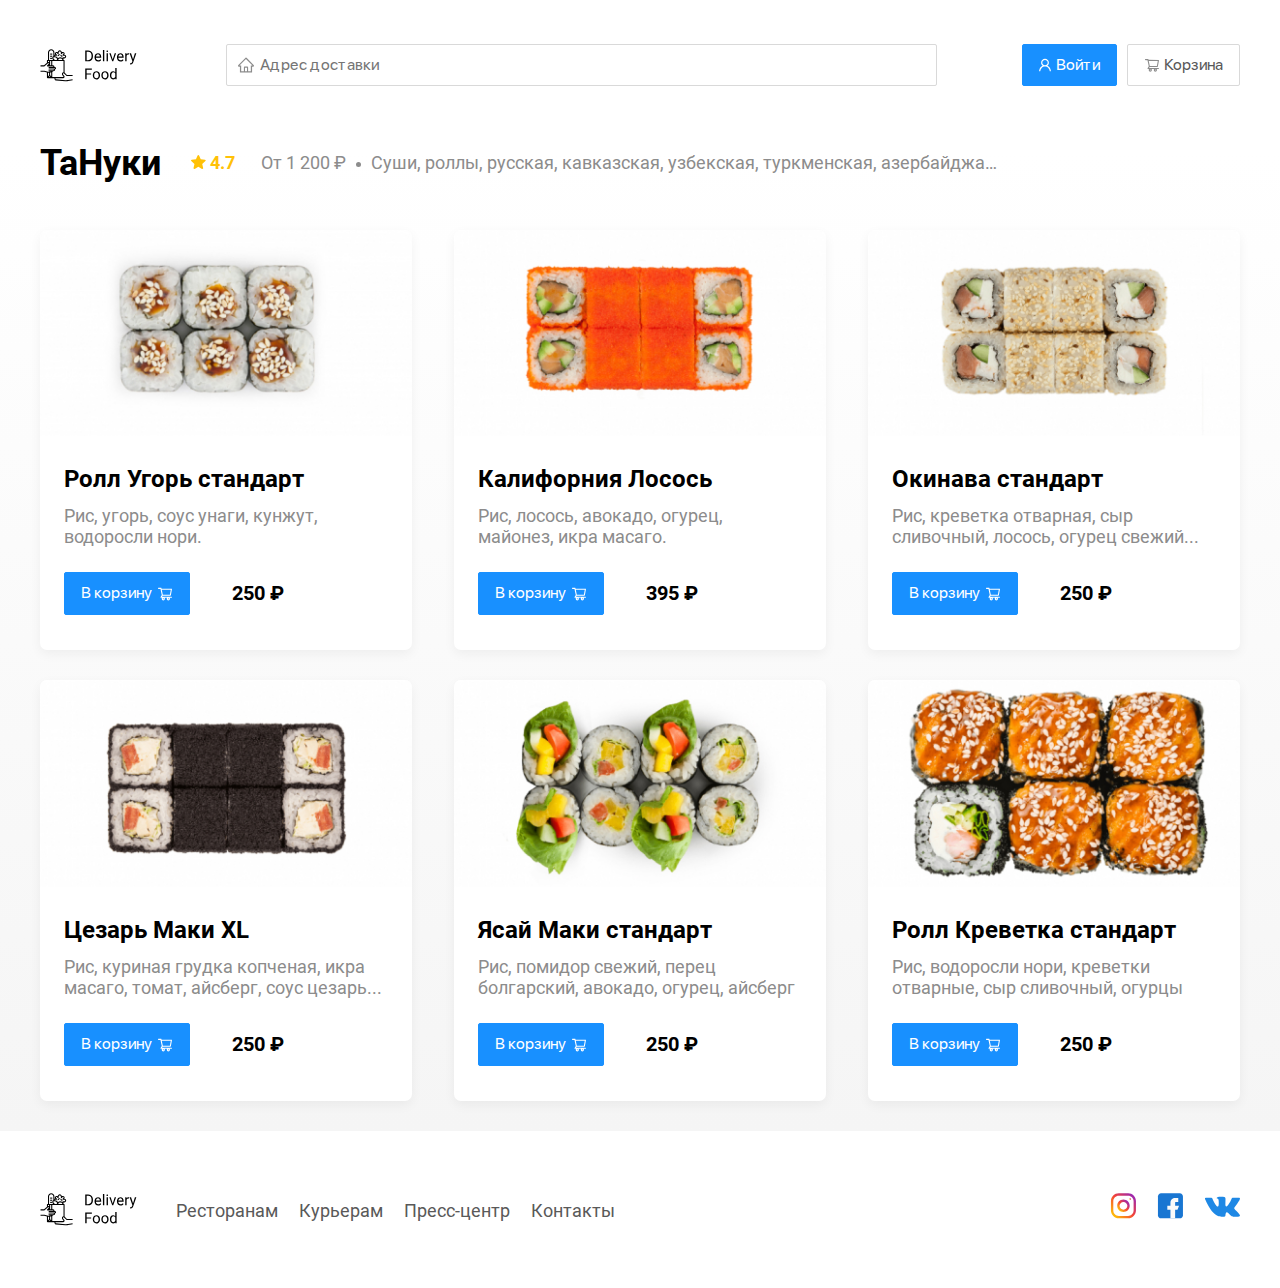
==== restaurant.html @ 04e8a9ac "Initial commit" ====
<!doctype html>
<html lang="ru">
  <head>
    <meta charset="utf-8">
    <meta name="viewport" content="width=device-width, initial-scale=1.0">
    <title>DeliveryFood - Доставка еды на дом</title>
    <!-- Стили нормализации -->
    <link rel="stylesheet" href="css/normalize.css">
    <!-- Animate.css -->
    <link rel="stylesheet" href="css/animate.css">
    <!-- Основные стили -->
    <link rel="stylesheet" href="css/style.css">
    <!-- Нестандартные шрифты -->
    <link rel="stylesheet" href="css/fonts.css">
  </head>
  <body>
    <!-- Общий контейнер -->
    <div class="container">
      <!-- Шапка сайта -->
      <header class="header">
        <!-- Логотип -->
        <a class="header__logo" href="index.html"><img src="img/logo.svg" alt="Логотип"></a>
        <!-- Адрес доставки -->
        <input class="header__input-address" type="text" placeholder="Адрес доставки">
        <!-- Кнопки -->
        <div class="buttons">
          <!-- Кнопка "Войти" -->
          <button class="button button-primary">
            <img class="button__icon" src="img/user.svg" alt="Пользователь">
            <span class="button__text">Войти</span>
          </button>
          <!-- /.button button-primary -->
          <!-- Кнопка "Корзина" -->
          <button class="button" id="cart-button">
            <img class="button__icon" src="img/shopping-cart.svg" alt="Корзина">
            <span class="button__text">Корзина</span>
          </button>
          <!-- /.button -->
        </div>
        <!-- /.buttons -->
      </header>
      <!-- /.header -->
    </div>
    <!-- /.container -->

    <!-- Блок с промо и карточками ресторанов -->
    <main class="main">
      <!-- Общий контейнер -->
      <div class="container">
        <!-- Блюда -->
        <section class="products">
          <div class="restaurant__heading">
            <h2 class="restaurant__title">
              ТаНуки
            </h2>
            <!-- /.restaurant__title -->
            <div class="restaurant__card-info restaurant__card-info_margins">
              <div class="restaurant__card-rating restaurant__card-rating_basis_auto">
                <img class="restaurant__icon" src="img/rating.svg" alt="Рейтинг">
                4.7
              </div>
              <!-- /.restaurant__card-rating restaurant__card-rating_basis_auto -->
              <div class="restaurant__card-price restaurant__card-price_size_big">От 1 200 ₽</div>
              <!-- /.restaurant__card-price restaurant__card-price_size_big -->
              <div class="restaurant__card-category restaurant__card-category_size_big restaurant__card-category_long">
                Суши, роллы, русская, кавказская, узбекская, туркменская, азербайджанская, иранская, армянская кухни
              </div>
              <!-- /.restaurant__card-category restaurant__card-category_size_big -->
            </div>
            <!-- /.product__card-info -->
          </div>
          <!-- /.restaurant__heading -->
          <div class="products__cards">
            <div class="product__card wow fadeInUp" data-wow-delay="0.2s">
              <img class="product__card-img" src="img/eel-fish.jpg" alt="Угорь">
              <div class="product__card-text">
                <div class="product__card-heading">
                  <h3 class="product__card-title">
                    Ролл Угорь стандарт
                  </h3>
                  <!-- /.product__card-title -->
                </div>
                <!-- /.product__card-heading -->
                <div class="product__card-info">
                  <div class="product__card-ingredients">
                    Рис, угорь, соус унаги, кунжут, водоросли нори.
                  </div>
                  <!-- /.product__card-ingredients -->
                </div>
                <!-- /.product__card-info -->
                <div class="product__card-buttons">
                  <button class="button button-primary">
                    <span class="button__text">В корзину</span>
                    <img class="button__icon button__icon_right" src="img/shopping-cart-white.svg" alt="Корзина">
                  </button>
                  <!-- /.button button-primary -->
                  <span class="product__card-price">250 ₽</span>
                </div>
                <!-- /.product__card-buttons -->
              </div>
              <!-- /.product__card-text -->
            </div>
            <!-- /.product__card -->

            <div class="product__card wow fadeInUp" data-wow-delay="0.4s">
              <img class="product__card-img" src="img/california.jpg" alt="Калифорния">
              <div class="product__card-text">
                <div class="product__card-heading">
                  <h3 class="product__card-title">
                    Калифорния Лосось
                  </h3>
                  <!-- /.product__card-title -->
                </div>
                <!-- /.product__card-heading -->
                <div class="product__card-info">
                  <div class="product__card-ingredients">
                    Рис, лосось, авокадо, огурец, майонез, икра масаго.
                  </div>
                  <!-- /.product__card-ingredients -->
                </div>
                <!-- /.product__card-info -->
                <div class="product__card-buttons">
                  <button class="button button-primary">
                    <span class="button__text">В корзину</span>
                    <img class="button__icon button__icon_right" src="img/shopping-cart-white.svg" alt="Корзина">
                  </button>
                  <!-- /.button button-primary -->
                  <span class="product__card-price">395 ₽</span>
                </div>
                <!-- /.product__card-buttons -->
              </div>
              <!-- /.product__card-text -->
            </div>
            <!-- /.product__card -->

            <div class="product__card wow fadeInUp" data-wow-delay="0.6s">
              <img class="product__card-img" src="img/ocinava.jpg" alt="Окинава">
              <div class="product__card-text">
                <div class="product__card-heading">
                  <h3 class="product__card-title">
                    Окинава стандарт
                  </h3>
                  <!-- /.product__card-title -->
                </div>
                <!-- /.product__card-heading -->
                <div class="product__card-info">
                  <div class="product__card-ingredients">
                    Рис, креветка отварная, сыр сливочный, лосось, огурец свежий...
                  </div>
                  <!-- /.product__card-ingredients -->
                </div>
                <!-- /.product__card-info -->
                <div class="product__card-buttons">
                  <button class="button button-primary">
                    <span class="button__text">В корзину</span>
                    <img class="button__icon button__icon_right" src="img/shopping-cart-white.svg" alt="Корзина">
                  </button>
                  <!-- /.button button-primary -->
                  <span class="product__card-price">250 ₽</span>
                </div>
                <!-- /.product__card-buttons -->
              </div>
              <!-- /.product__card-text -->
            </div>
            <!-- /.product__card -->

            <div class="product__card wow fadeInUp" data-wow-delay="0.2s">
              <img class="product__card-img" src="img/caesar.jpg" alt="Цезарь">
              <div class="product__card-text">
                <div class="product__card-heading">
                  <h3 class="product__card-title">
                    Цезарь Маки XL
                  </h3>
                  <!-- /.product__card-title -->
                </div>
                <!-- /.product__card-heading -->
                <div class="product__card-info">
                  <div class="product__card-ingredients">
                    Рис, куриная грудка копченая, икра масаго, томат, айсберг, соус цезарь...
                  </div>
                  <!-- /.product__card-ingredients -->
                </div>
                <!-- /.product__card-info -->
                <div class="product__card-buttons">
                  <button class="button button-primary">
                    <span class="button__text">В корзину</span>
                    <img class="button__icon button__icon_right" src="img/shopping-cart-white.svg" alt="Корзина">
                  </button>
                  <!-- /.button button-primary -->
                  <span class="product__card-price">250 ₽</span>
                </div>
                <!-- /.product__card-buttons -->
              </div>
              <!-- /.product__card-text -->
            </div>
            <!-- /.product__card -->

            <div class="product__card wow fadeInUp" data-wow-delay="0.4s">
              <img class="product__card-img" src="img/yasay.jpg" alt="Ясай">
              <div class="product__card-text">
                <div class="product__card-heading">
                  <h3 class="product__card-title">
                    Ясай Маки стандарт
                  </h3>
                  <!-- /.product__card-title -->
                </div>
                <!-- /.product__card-heading -->
                <div class="product__card-info">
                  <div class="product__card-ingredients">
                    Рис, помидор свежий, перец болгарский, авокадо, огурец, айсберг
                  </div>
                  <!-- /.product__card-ingredients -->
                </div>
                <!-- /.product__card-info -->
                <div class="product__card-buttons">
                  <button class="button button-primary">
                    <span class="button__text">В корзину</span>
                    <img class="button__icon button__icon_right" src="img/shopping-cart-white.svg" alt="Корзина">
                  </button>
                  <!-- /.button button-primary -->
                  <span class="product__card-price">250 ₽</span>
                </div>
                <!-- /.product__card-buttons -->
              </div>
              <!-- /.product__card-text -->
            </div>
            <!-- /.product__card -->

            <div class="product__card wow fadeInUp" data-wow-delay="0.6s">
              <img class="product__card-img" src="img/shrimp.jpg" alt="Креветка">
              <div class="product__card-text">
                <div class="product__card-heading">
                  <h3 class="product__card-title">
                    Ролл Креветка стандарт
                  </h3>
                  <!-- /.product__card-title -->
                </div>
                <!-- /.product__card-heading -->
                <div class="product__card-info">
                  <div class="product__card-ingredients">
                    Рис, водоросли нори, креветки отварные, сыр сливочный, огурцы
                  </div>
                  <!-- /.product__card-ingredients -->
                </div>
                <!-- /.product__card-info -->
                <div class="product__card-buttons">
                  <button class="button button-primary">
                    <span class="button__text">В корзину</span>
                    <img class="button__icon button__icon_right" src="img/shopping-cart-white.svg" alt="Корзина">
                  </button>
                  <!-- /.button button-primary -->
                  <span class="product__card-price">250 ₽</span>
                </div>
                <!-- /.product__card-buttons -->
              </div>
              <!-- /.product__card-text -->
            </div>
            <!-- /.product__card -->
          </div>
          <!-- /.product__cards -->
        </section>
        <!-- /.product -->
      </div>
      <!-- /.container -->
    </main>
    <!-- /.main -->

    <!-- Подвал сайта -->
    <footer class="footer">
      <!-- Контейнер -->
      <div class="container">
        <!-- Основной блок подвала сайта -->
        <div class="footer__block">
          <a class="footer__logo" href="index.html"><img src="img/logo.svg" alt="Логотип"></a>
          <nav class="footer__nav">
            <a href="#" class="footer__link">Ресторанам</a>
            <a href="#" class="footer__link">Курьерам</a>
            <a href="#" class="footer__link">Пресс-центр</a>
            <a href="#" class="footer__link">Контакты</a>
          </nav>
          <!-- /.footer__nav -->
          <div class="footer__social-links">
            <a href="#" class="footer__social-link"><img src="img/instagram.svg" alt="Instagram"></a>
            <a href="#" class="footer__social-link"><img src="img/fb.svg" alt="Facebook"></a>
            <a href="#" class="footer__social-link"><img src="img/vk.svg" alt="ВКонтакте"></a>
          </div>
          <!-- /.footer__social-links -->
        </div>
        <!-- /.footer__block -->
      </div>
      <!-- /.container -->
    </footer>
    <!-- /.footer -->

    <!-- Модальное окно -->
    <div class="modal">
      <div class="modal-dialog">
        <div class="modal__header">
          <h3 class="modal__title">
            Корзина
          </h3>
          <!-- /.modal__title -->
          <button class="modal__close">
            &times;
          </button>
          <!-- /.modal__close -->
        </div>
        <!-- /.modal__header -->
        <div class="modal__body">
          <div class="products__rows">
            <div class="product__row">
              <span class="product__row-title">Ролл угорь стандарт</span>
              <strong class="product__row-price">250 ₽</strong>
              <div class="product__row-counter-block">
                <button class="product__row-button">-</button>
                <span class="product__row-counter">1</span>
                <button class="product__row-button">+</button>
              </div>
              <!-- /.product__row-counter-block -->
            </div>
            <!-- /.product__row -->

            <div class="product__row">
              <span class="product__row-title">Ролл угорь стандарт</span>
              <strong class="product__row-price">250 ₽</strong>
              <div class="product__row-counter-block">
                <button class="product__row-button">-</button>
                <span class="product__row-counter">1</span>
                <button class="product__row-button">+</button>
              </div>
              <!-- /.product__row-counter-block -->
            </div>
            <!-- /.product__row -->

            <div class="product__row">
              <span class="product__row-title">Ролл угорь стандарт</span>
              <strong class="product__row-price">250 ₽</strong>
              <div class="product__row-counter-block">
                <button class="product__row-button">-</button>
                <span class="product__row-counter">1</span>
                <button class="product__row-button">+</button>
              </div>
              <!-- /.product__row-counter-block -->
            </div>
            <!-- /.product__row -->

            <div class="product__row">
              <span class="product__row-title">Ролл угорь стандарт</span>
              <strong class="product__row-price">250 ₽</strong>
              <div class="product__row-counter-block">
                <button class="product__row-button">-</button>
                <span class="product__row-counter">1</span>
                <button class="product__row-button">+</button>
              </div>
              <!-- /.product__row-counter-block -->
            </div>
            <!-- /.product__row -->

            <div class="product__row">
              <span class="product__row-title">Ролл угорь стандарт</span>
              <strong class="product__row-price">250 ₽</strong>
              <div class="product__row-counter-block">
                <button class="product__row-button">-</button>
                <span class="product__row-counter">1</span>
                <button class="product__row-button">+</button>
              </div>
              <!-- /.product__row-counter-block -->
            </div>
            <!-- /.product__row -->
          </div>
          <!-- /.products__rows -->
        </div>
        <!-- /.modal__body -->

        <div class="modal__footer">
          <span class="modal-footer__price-tag">1250 ₽</span>
          <div class="modal-footer__buttons">
            <button class="button button-primary">Оформить заказ</button>
            <button class="button">Отмена</button>
          </div>
          <!-- /.modal-footer__buttons -->
        </div>
        <!-- /.modal__footer -->
      </div>
      <!-- /.modal__dialog -->
    </div>
    <!-- /.modal -->

    <script src="js/wow.min.js"></script>
    <script src="js/main.js"></script>
  </body>
</html>
---- css/style.css ----
/* Фиксируем размер элементов */
* {
  box-sizing: border-box;
}

/* Тело документа */
body {
  padding-top: 44px;
  font-family: "Roboto", sans-serif;
  font-size: 24px;
  font-weight: 400;
}

/* Убираем обводку */
input, button {
  outline: none;
}

button {
  cursor: pointer;
}

/* Общий контейнер */
.container {
  max-width: 1200px;
  margin: 0 auto;
}

/* Шапка сайта */
.header {
  display: flex;
  justify-content: space-between;
  align-items: center;
}

/* Убираем лишние отступы */
.header__logo img,
.footer__logo img {
  display: block;
}

.header__input-address, .restaurants__input-search {
  padding: 8px 0 8px 33px;
  font-family: "SFProDisplay", sans-serif;
  font-size: 16px;
  line-height: 24px;
  color: #BFBFBF;
  background: #FFFFFF;
  background-repeat: no-repeat;
  background-position: left 11px center;
  border: 1px solid #D9D9D9;
  border-radius: 2px;
}

/* Адрес доставки */
.header__input-address {
  flex: 0.8;
  background-image: url("../img/home.svg");
}

/* Кнопки в шапке */
.buttons {
  display: flex;
  align-items: center;
}

/* Стандартная кнопка */
.button {
  display: flex;
  align-items: center;
  padding: 8px 16px;
  font-family: "SFProDisplay", sans-serif;
  font-size: 16px;
  line-height: 24px;
  color: #595959;
  background: #FFFFFF;
  border: 1px solid #D9D9D9;
  box-shadow: 0px 0px 2px rgba(0, 0, 0, 0.0015);
  border-radius: 2px;
}

/* Кнопка с изысками */
.button-primary {
  margin-right: 10px;
  color: #fff;
  background: #1890FF;
  border: 1px solid #1890FF;
  border-radius: 2px;
}

/* Иконка в кнопке */
.button__icon {
  margin-right: 5px;
}

.button__icon_right {
  margin-right: 0;
  margin-left: 5px;
}

/* Блок с промо и карточкам ресторанов */
.main {
  background: linear-gradient(180deg, rgba(245, 245, 245, 0) 1.04%, #F5F5F5 100%);
}

/* Промоация */
.promo {
  margin-top: 40px;
  padding: 68px 70px;
  color: #302C34;
  background: #FFF1B8 url("../img/promo-image.png") no-repeat top right -145px / 850px;
  border-radius: 10px;
}

/* Заголовок промоации */
.promo__title {
  margin: 0;
  font-size: 39px;
  font-weight: 700;
  line-height: 46px;
}

/* Подзаголовок промоакции */
.promo__subtitle {
  margin-top: 15px;
  max-width: 538px;
  line-height: 28px;
}

/* Верхняя часть блока "Рестораны" и "Продукты" */
.restaurants__heading, .restaurant__heading {
  display: flex;
  justify-content: space-between;
  align-items: center;
  margin-top: 56px;
}

.restaurants__title, .restaurant__title {
  margin: 0;
  font-size: 36px;
  font-weight: 700;
  line-height: 42px;
  color: #000000;
}

/* Поиск блюд и ресторанов */
.restaurants__input-search {
  width: 306px;
  background-image: url("../img/search.svg");
}

/* Карточки ресторанов и продуктов */
.restaurants__cards, .products__cards {
  margin-top: 46px;
  display: flex;
  flex-wrap: wrap;
  justify-content: space-between;
  align-items: flex-start;
}

/* Карточка ресторана */
.restaurant__card, .product__card {
  margin-bottom: 30px;
  flex-basis: 31%;
  color: #000;
  background: #FFFFFF;
  box-shadow: 0px 4px 12px rgba(0, 0, 0, 0.05);
  border-radius: 7px;
  text-decoration: none;
  overflow: hidden;
}

/* Изображение в карточке ресторана */
.restaurant__card-img, .product__card-img {
  width: 100%;
  height: 100%;
  object-fit: cover;
  object-position: center;
}

/* Текст в карточке ресторана */
.restaurant__card-text, .product__card-text {
  padding: 20px 24px 35px;
}

/* Заглавная часть текса картрочки ресторана */
.restaurant__card-heading, .product__card-heading {
  display: flex;
  justify-content: space-between;
  align-items: center;
  margin-bottom: 10px;
}

/* Заголовок карточки ресторана */
.restaurant__card-title, .product__card-title {
  margin: 0;
  font-size: 24px;
  font-weight: 700;
  line-height: 32px;
}

/* Тег карточки ресторана */
.restaurant__card-tag {
  padding: 1px 8px;
  font-family: "SFProDisplay", sans-serif;
  font-size: 12px;
  line-height: 20px;
  color: #FFFFFF;
  background: #262626;
  border-radius: 2px;
}

/* Информация в карточке ресторана */
.restaurant__card-info {
  display: flex;
  flex-wrap: wrap;
  align-items: center;
}

.restaurant__card-info_margins {
  margin-left: 30px;
  margin-right: auto;
}

/* Рейтинг ресторана */
.restaurant__card-rating {
  margin-right: 26px;
  font-size: 18px;
  font-weight: 700;
  line-height: 32px;
  color: #FFC107;
}

/* Общие стили цены и категории в карточке ресторана */
.restaurant__card-price, .restaurant__card-category {
  font-size: 18px;
  line-height: 32px;
  color: #8C8C8C;
}

/* Цена в карточке ресторана */
.restaurant__card-price, .restaurant__card-price {
  margin-right: 10px;
}

/* Категория ресторана */
.restaurant__card-category {
  max-width: 140px;
  text-overflow: ellipsis;
  overflow: hidden;
  white-space: nowrap;
}

.restaurant__card-category_long {
  max-width: 630px;
}

/* Псевдоэлемент "точка" после цены в карточке товара */
.restaurant__card-price::after, .restaurant__card-price::after {
  content: "";
  display: inline-block;
  vertical-align: middle;
  margin-left: 10px;
  width: 5px;
  height: 5px;
  background: #8C8C8C;
  border-radius: 50%;
}

/* Подвал сайта */
.footer {
  padding: 60px 0;
}

/* Основной блок в подвале */
.footer__block {
  display: flex;
  justify-content: space-between;
  align-items: center;
}

/* Навигационное меню */
.footer__nav {
  margin-left: 35px;
  margin-right: auto;
}

/* Ссылка в навигационном меню */
.footer__link {
  display: inline-block;
  font-size: 18px;
  line-height: 21px;
  color: #595959;
  text-decoration: none;
}

/* Отступы для всех ссылок, кроме последней */
.footer__link:not(:last-child) {
  margin-right: 15px;
}

/* Блок ссылок на соцсети */
.footer__social-links {
  display: flex;
  align-items: center;
}

/* Отступы для всех ссылок соцсетей, кроме последней */
.footer__social-link:not(:last-child) {
  margin-right: 21px;
}

.product__card-ingredients {
  font-size: 18px;
  line-height: 21px;
  color: #8C8C8C;
}

.product__card-buttons {
  display: flex;
  align-items: center;
  margin-top: 25px;
}

.product__card-price {
  margin-left: 32px;
  font-size: 20px;
  font-weight: 700;
  line-height: 32px;
}

.modal {
  position: fixed;
  top: 0;
  left: 0;
  display: none;
  width: 100%;
  height: 100%;
  background: rgba(0, 0, 0, 0.4);
}

.is-active {
  display: flex;
}

.modal-dialog {
  margin: auto;
  padding: 40px 45px;
  max-width: 780px;
  width: 95%;
  min-height: 450px;
  background: #FFFFFF;
  border-radius: 5px;
}

.modal__header {
  display: flex;
  justify-content: space-between;
  align-items: center;
  margin-bottom: 45px;
}

.modal__title {
  margin: 0;
  font-size: 36px;
  font-weight: 700;
  line-height: 42px;
}

.modal__close {
  font-size: 36px;
  background-color: transparent;
  border: none;
}

.modal__body {
  margin-bottom: 52px;
}

.product__row {
  display: flex;
  justify-content: space-between;
  align-items: center;
  margin-bottom: 15px;
  padding-bottom: 8px;
  border-bottom: 1px solid #D9D9D9;
}

.product__row-title {
  font-size: 22px;
  line-height: 32px;
}

.product__row-price {
  margin-left: auto;
  margin-right: 47px;
  font-size: 20px;
  font-weight: 700;
  line-height: 32px;
}

.product__row-counter-block {
  display: flex;
  align-items: center;
}

.product__row-button {
  display: flex;
  justify-content: center;
  align-items: center;
  width: 39px;
  height: 32px;
  font-size: 16px;
  color: #40A9FF;
  background-color: #fff;
  border: 1px solid #40A9FF;
  border-radius: 2px;
}

.product__row-counter {
  margin: 0 10px;
  font-family: "SFProDisplay", sans-serif;
  font-size: 16px;
  line-height: 24px;
}

.modal__footer {
  display: flex;
  justify-content: space-between;
  align-items: center;
}

.modal-footer__price-tag {
  padding: 15px 20px;
  font-size: 20px;
  font-weight: 700;
  line-height: 23px;
  color: #fff;
  background: #262626;
  border-radius: 5px;
}

.modal-footer__buttons {
  display: flex;
  align-items: center;
}

/* Адаптив под разные размеры экрана */
@media (max-width: 1200px) {
  .container {
    max-width: 960px;
  }

  .promo {
    background-size: 600px;
    background-position: top 50px right -145px;
  }

  .restaurant__card-rating {
    margin-right: 15px;
  }

  .restaurant__card-price, .restaurant__card-category {
    font-size: 14px;
  }

  .restaurant__card-price_size_big, .restaurant__card-category_size_big {
    font-size: 18px;
  }

  .product__card-title {
    font-size: 20px;
  }

  .product__card-ingredients {
    min-height: 65px;
  }
}

@media (max-width: 992px) {
  .container {
    max-width: 750px;
  }

  .promo {
    padding: 50px;
    background-size: 500px;
  }

  .promo__subtitle {
    font-size: 18px;
    max-width: 400px;
  }

  .restaurant__card, .product__card {
    flex-basis: 49%;
  }

  .restaurant__card-category_long {
    max-width: 400px;
  }

  .footer__link {
    font-size: 16px;
  }

  .product__card-title {
    font-size: 24px;
  }

  .product__card-ingredients {
    min-height: auto;
  }
}

@media (max-width: 768px) {
  .container {
    max-width: 560px;
  }

  .promo {
    background-size: 400px;
    background-position: bottom right -200px;
  }

  .promo__title {
    font-size: 24px;
    line-height: 1.4;
  }

  .promo__subtitle {
    margin-top: 5px;
  }

  .restaurant__card-title, .product__card-title {
    font-size: 20px;
  }

  .restaurant__card-rating {
    flex-basis: 100%;
  }

  .restaurant__card-rating_basis_auto {
    flex-basis: auto;
  }

  .restaurant__card-category {
    max-width: 130px;
  }

  .restaurant__card-category_long {
    max-width: 230px;
  }

  .product__card-title {
    font-size: 19px;
  }

  .product__card-ingredients {
    font-size: 16px;
  }
}

@media (max-width: 578px) {
  .container {
    width: 90%;
  }

  .header {
    flex-wrap: wrap;
  }

  .header__input-address {
    margin-top: 15px;
    flex-basis: 100%;
    order: 4;
  }

  .promo {
    background-image: none;
  }

  .promo__subtitle {
    margin-top: 10px;
  }

  .restaurants__title, .restaurant__title {
    font-size: 24px;
  }

  .restaurant__card, .product__card {
    flex-basis: 100%;
  }

  .restaurant__card-category_long {
    max-width: 140px;
  }

  .footer {
    padding: 30px 0;
  }

  .footer__block {
    align-items: flex-start;
  }

  .footer__nav {
    display: flex;
    flex-direction: column;
    order: 0;
    margin: 0;
  }

  .footer__logo {
    order: 1;
  }

  .footer__social-links {
    order: 2;
  }

  /* Отступы для всех ссылок, кроме последней */
  .footer__link:not(:last-child) {
    margin-right: 0;
  }
}

@media (max-width: 480px) {
  .button {
    min-height: 40px;
  }

  .button__icon {
    margin: 0;
  }

  .button__text {
    display: none;
  }

  .promo {
    padding: 20px;
  }

  .restaurants__heading, .restaurant__heading {
    flex-wrap: wrap;
    margin-top: 40px;
  }

  .restaurants__input-search {
    margin-top: 10px;
    flex-basis: 100%;
  }

  .restaurant__card-info {
    margin-left: 0;
    flex-basis: 100%;
  }

  .footer__block {
    flex-direction: column;
    align-items: center;
    flex-wrap: wrap;
  }

  .footer__logo {
    order: 0;
  }

  .footer__nav {
    margin-top: 20px;
    order: 1;
    text-align: center;
  }

  .footer__social-links {
    margin-top: 20px;
  }
}

@media (max-width: 350px) {
  .restaurant__card-rating {
    flex-basis: 100%;
  }
}
---- css/fonts.css ----
@font-face {
  font-family: "SFProDisplay";
  src: url("../fonts/SFProDisplay-Regular.ttf") format("truetype");
  font-weight: 400;
}

@font-face {
  font-family: "SFProDisplay";
  src: url("../fonts/SFProDisplay-Semibold.ttf") format("truetype");
  font-weight: 600;
}

@font-face {
  font-family: "Roboto";
  src: url("../fonts/Roboto-Regular.ttf") format("truetype");
  font-weight: 400;
}

@font-face {
  font-family: "Roboto";
  src: url("../fonts/Roboto-Bold.ttf") format("truetype");
  font-weight: 700;
}
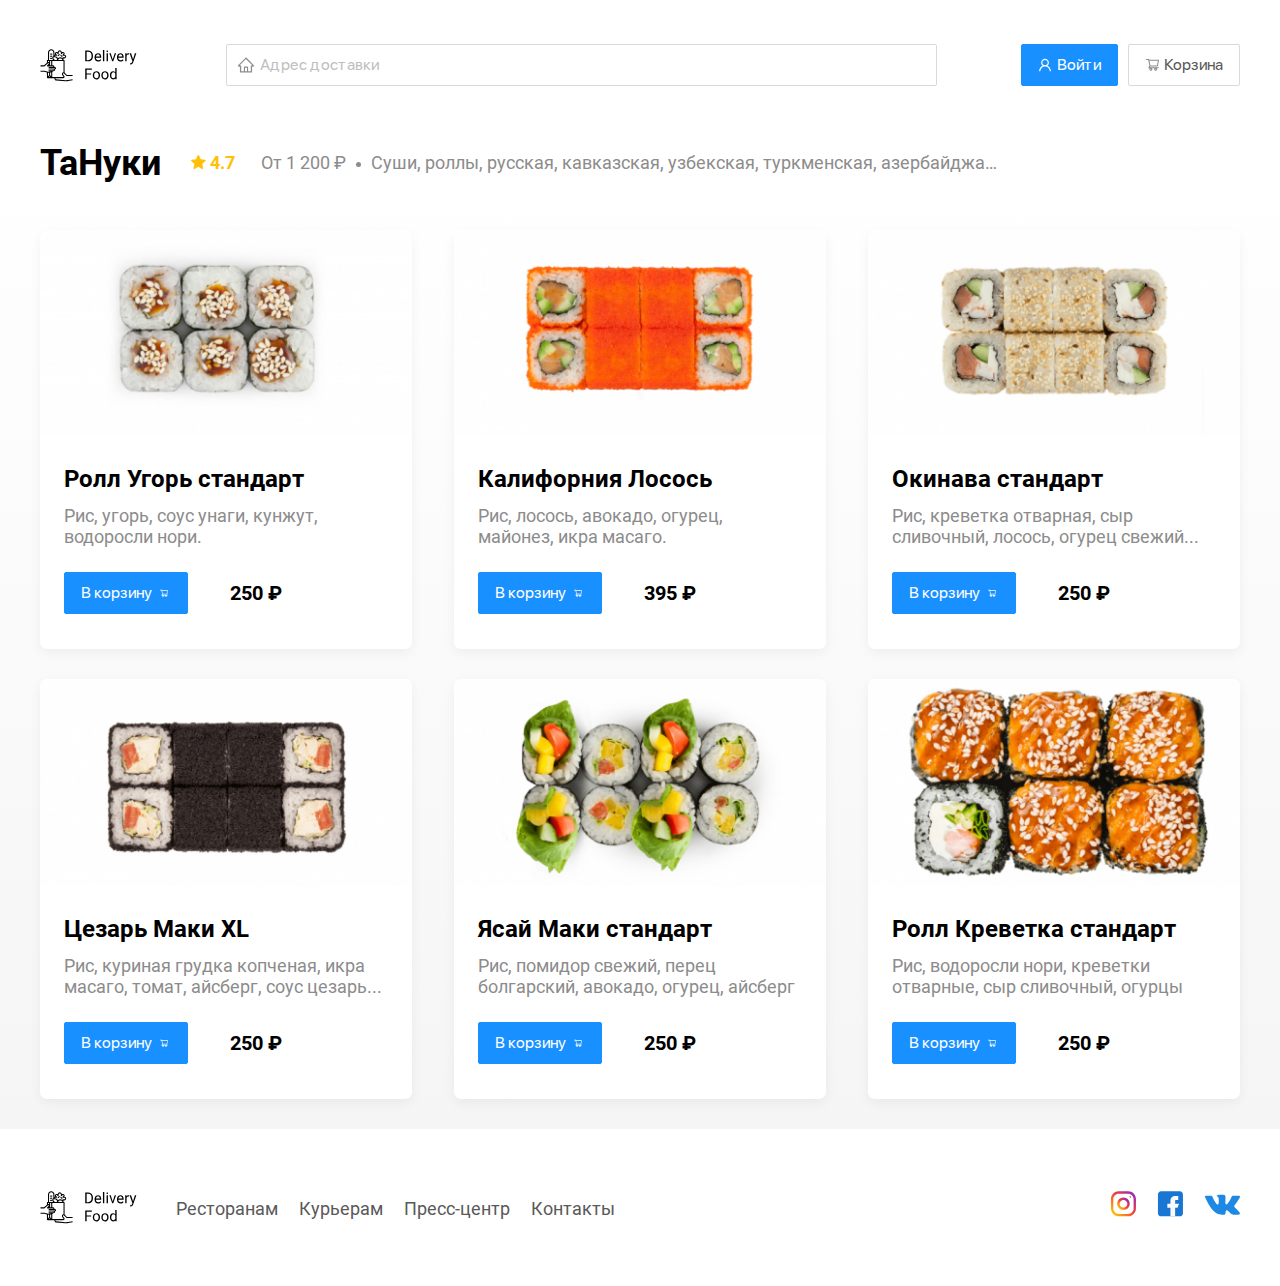
==== commit e5f382ae: "Added new functions" ====
--- a/restaurant.html
+++ b/restaurant.html
@@ -1,17 +1,17 @@
-<!doctype html>
+<!DOCTYPE html>
 <html lang="ru">
   <head>
-    <meta charset="utf-8">
-    <meta name="viewport" content="width=device-width, initial-scale=1.0">
+    <meta charset="utf-8" />
+    <meta name="viewport" content="width=device-width, initial-scale=1.0" />
     <title>DeliveryFood - Доставка еды на дом</title>
     <!-- Стили нормализации -->
-    <link rel="stylesheet" href="css/normalize.css">
+    <link rel="stylesheet" href="css/normalize.css" />
     <!-- Animate.css -->
-    <link rel="stylesheet" href="css/animate.css">
+    <link rel="stylesheet" href="css/animate.css" />
     <!-- Основные стили -->
-    <link rel="stylesheet" href="css/style.css">
+    <link rel="stylesheet" href="css/style.css" />
     <!-- Нестандартные шрифты -->
-    <link rel="stylesheet" href="css/fonts.css">
+    <link rel="stylesheet" href="css/fonts.css" />
   </head>
   <body>
     <!-- Общий контейнер -->
@@ -19,20 +19,20 @@
       <!-- Шапка сайта -->
       <header class="header">
         <!-- Логотип -->
-        <a class="header__logo" href="index.html"><img src="img/logo.svg" alt="Логотип"></a>
+        <a class="header__logo" href="index.html"><img src="img/logo.svg" alt="Логотип" /></a>
         <!-- Адрес доставки -->
-        <input class="header__input-address" type="text" placeholder="Адрес доставки">
+        <input class="header__input-address" type="text" placeholder="Адрес доставки" />
         <!-- Кнопки -->
         <div class="buttons">
           <!-- Кнопка "Войти" -->
           <button class="button button-primary">
-            <img class="button__icon" src="img/user.svg" alt="Пользователь">
+            <img class="button__icon" src="img/user.svg" alt="Пользователь" />
             <span class="button__text">Войти</span>
           </button>
           <!-- /.button button-primary -->
           <!-- Кнопка "Корзина" -->
-          <button class="button" id="cart-button">
-            <img class="button__icon" src="img/shopping-cart.svg" alt="Корзина">
+          <button class="button" id="button-cart">
+            <img class="button__icon" src="img/shopping-cart.svg" alt="Корзина" />
             <span class="button__text">Корзина</span>
           </button>
           <!-- /.button -->
@@ -47,21 +47,27 @@
     <main class="main">
       <!-- Общий контейнер -->
       <div class="container">
-        <!-- Блюда -->
+        <!-- Продукты -->
         <section class="products">
+          <!-- Верхняя часть блока продуктов -->
           <div class="restaurant__heading">
+            <!-- Заголовок ресторана -->
             <h2 class="restaurant__title">
               ТаНуки
             </h2>
             <!-- /.restaurant__title -->
+            <!-- Информация о ресторане -->
             <div class="restaurant__card-info restaurant__card-info_margins">
+              <!-- Рейтинг ресторана -->
               <div class="restaurant__card-rating restaurant__card-rating_basis_auto">
-                <img class="restaurant__icon" src="img/rating.svg" alt="Рейтинг">
+                <img class="restaurant__icon" src="img/rating.svg" alt="Рейтинг" />
                 4.7
               </div>
               <!-- /.restaurant__card-rating restaurant__card-rating_basis_auto -->
+              <!-- Начальная цена в ресторане -->
               <div class="restaurant__card-price restaurant__card-price_size_big">От 1 200 ₽</div>
               <!-- /.restaurant__card-price restaurant__card-price_size_big -->
+              <!-- Категория ресторана -->
               <div class="restaurant__card-category restaurant__card-category_size_big restaurant__card-category_long">
                 Суши, роллы, русская, кавказская, узбекская, туркменская, азербайджанская, иранская, армянская кухни
               </div>
@@ -70,30 +76,42 @@
             <!-- /.product__card-info -->
           </div>
           <!-- /.restaurant__heading -->
+
+          <!-- Карточки продуктов -->
           <div class="products__cards">
+            <!-- Карточка продукта -->
             <div class="product__card wow fadeInUp" data-wow-delay="0.2s">
-              <img class="product__card-img" src="img/eel-fish.jpg" alt="Угорь">
+              <!-- Изображение карточки -->
+              <img class="product__card-img" src="img/eel-fish.jpg" alt="Угорь" />
+              <!-- Текст карточки -->
               <div class="product__card-text">
+                <!-- Верхняя часть карточки -->
                 <div class="product__card-heading">
+                  <!-- Заголовок карточки -->
                   <h3 class="product__card-title">
                     Ролл Угорь стандарт
                   </h3>
                   <!-- /.product__card-title -->
                 </div>
                 <!-- /.product__card-heading -->
+                <!-- Информация карточки -->
                 <div class="product__card-info">
+                  <!-- Ингредиенты в карточке -->
                   <div class="product__card-ingredients">
                     Рис, угорь, соус унаги, кунжут, водоросли нори.
                   </div>
                   <!-- /.product__card-ingredients -->
                 </div>
                 <!-- /.product__card-info -->
+                <!-- Кнорпка "В корзину" и цена -->
                 <div class="product__card-buttons">
+                  <!-- Кнопка "В корзину" -->
                   <button class="button button-primary">
                     <span class="button__text">В корзину</span>
-                    <img class="button__icon button__icon_right" src="img/shopping-cart-white.svg" alt="Корзина">
+                    <img class="button__icon button__icon_right" src="img/shopping-cart-white.svg" alt="Корзина" />
                   </button>
                   <!-- /.button button-primary -->
+                  <!-- Цена в карточке -->
                   <span class="product__card-price">250 ₽</span>
                 </div>
                 <!-- /.product__card-buttons -->
@@ -102,29 +120,39 @@
             </div>
             <!-- /.product__card -->
 
+            <!-- Карточка продукта -->
             <div class="product__card wow fadeInUp" data-wow-delay="0.4s">
-              <img class="product__card-img" src="img/california.jpg" alt="Калифорния">
+              <!-- Изображение карточки -->
+              <img class="product__card-img" src="img/california.jpg" alt="Калифорния" />
+              <!-- Текст карточки -->
               <div class="product__card-text">
+                <!-- Верхняя часть карточки -->
                 <div class="product__card-heading">
+                  <!-- Заголовок карточки -->
                   <h3 class="product__card-title">
                     Калифорния Лосось
                   </h3>
                   <!-- /.product__card-title -->
                 </div>
                 <!-- /.product__card-heading -->
+                <!-- Информация карточки -->
                 <div class="product__card-info">
+                  <!-- Ингредиенты в карточке -->
                   <div class="product__card-ingredients">
                     Рис, лосось, авокадо, огурец, майонез, икра масаго.
                   </div>
                   <!-- /.product__card-ingredients -->
                 </div>
                 <!-- /.product__card-info -->
+                <!-- Кнорпка "В корзину" и цена -->
                 <div class="product__card-buttons">
+                  <!-- Кнопка "В корзину" -->
                   <button class="button button-primary">
                     <span class="button__text">В корзину</span>
-                    <img class="button__icon button__icon_right" src="img/shopping-cart-white.svg" alt="Корзина">
+                    <img class="button__icon button__icon_right" src="img/shopping-cart-white.svg" alt="Корзина" />
                   </button>
                   <!-- /.button button-primary -->
+                  <!-- Цена в карточке -->
                   <span class="product__card-price">395 ₽</span>
                 </div>
                 <!-- /.product__card-buttons -->
@@ -133,29 +161,39 @@
             </div>
             <!-- /.product__card -->
 
+            <!-- Карточка продукта -->
             <div class="product__card wow fadeInUp" data-wow-delay="0.6s">
-              <img class="product__card-img" src="img/ocinava.jpg" alt="Окинава">
+              <!-- Изображение карточки -->
+              <img class="product__card-img" src="img/ocinava.jpg" alt="Окинава" />
+              <!-- Текст карточки -->
               <div class="product__card-text">
+                <!-- Верхняя часть карточки -->
                 <div class="product__card-heading">
+                  <!-- Заголовок карточки -->
                   <h3 class="product__card-title">
                     Окинава стандарт
                   </h3>
                   <!-- /.product__card-title -->
                 </div>
                 <!-- /.product__card-heading -->
+                <!-- Информация карточки -->
                 <div class="product__card-info">
+                  <!-- Ингредиенты в карточке -->
                   <div class="product__card-ingredients">
                     Рис, креветка отварная, сыр сливочный, лосось, огурец свежий...
                   </div>
                   <!-- /.product__card-ingredients -->
                 </div>
                 <!-- /.product__card-info -->
+                <!-- Кнорпка "В корзину" и цена -->
                 <div class="product__card-buttons">
+                  <!-- Кнопка "В корзину" -->
                   <button class="button button-primary">
                     <span class="button__text">В корзину</span>
-                    <img class="button__icon button__icon_right" src="img/shopping-cart-white.svg" alt="Корзина">
+                    <img class="button__icon button__icon_right" src="img/shopping-cart-white.svg" alt="Корзина" />
                   </button>
                   <!-- /.button button-primary -->
+                  <!-- Цена в карточке -->
                   <span class="product__card-price">250 ₽</span>
                 </div>
                 <!-- /.product__card-buttons -->
@@ -164,29 +202,39 @@
             </div>
             <!-- /.product__card -->
 
+            <!-- Карточка продукта -->
             <div class="product__card wow fadeInUp" data-wow-delay="0.2s">
-              <img class="product__card-img" src="img/caesar.jpg" alt="Цезарь">
+              <!-- Изображение карточки -->
+              <img class="product__card-img" src="img/caesar.jpg" alt="Цезарь" />
+              <!-- Текст карточки -->
               <div class="product__card-text">
+                <!-- Верхняя часть карточки -->
                 <div class="product__card-heading">
+                  <!-- Заголовок карточки -->
                   <h3 class="product__card-title">
                     Цезарь Маки XL
                   </h3>
                   <!-- /.product__card-title -->
                 </div>
                 <!-- /.product__card-heading -->
+                <!-- Информация карточки -->
                 <div class="product__card-info">
+                  <!-- Ингредиенты в карточке -->
                   <div class="product__card-ingredients">
                     Рис, куриная грудка копченая, икра масаго, томат, айсберг, соус цезарь...
                   </div>
                   <!-- /.product__card-ingredients -->
                 </div>
                 <!-- /.product__card-info -->
+                <!-- Кнорпка "В корзину" и цена -->
                 <div class="product__card-buttons">
+                  <!-- Кнопка "В корзину" -->
                   <button class="button button-primary">
                     <span class="button__text">В корзину</span>
-                    <img class="button__icon button__icon_right" src="img/shopping-cart-white.svg" alt="Корзина">
+                    <img class="button__icon button__icon_right" src="img/shopping-cart-white.svg" alt="Корзина" />
                   </button>
                   <!-- /.button button-primary -->
+                  <!-- Цена в карточке -->
                   <span class="product__card-price">250 ₽</span>
                 </div>
                 <!-- /.product__card-buttons -->
@@ -195,29 +243,39 @@
             </div>
             <!-- /.product__card -->
 
+            <!-- Карточка продукта -->
             <div class="product__card wow fadeInUp" data-wow-delay="0.4s">
-              <img class="product__card-img" src="img/yasay.jpg" alt="Ясай">
+              <!-- Изображение карточки -->
+              <img class="product__card-img" src="img/yasay.jpg" alt="Ясай" />
+              <!-- Текст карточки -->
               <div class="product__card-text">
+                <!-- Верхняя часть карточки -->
                 <div class="product__card-heading">
+                  <!-- Заголовок карточки -->
                   <h3 class="product__card-title">
                     Ясай Маки стандарт
                   </h3>
                   <!-- /.product__card-title -->
                 </div>
                 <!-- /.product__card-heading -->
+                <!-- Информация карточки -->
                 <div class="product__card-info">
+                  <!-- Ингредиенты в карточке -->
                   <div class="product__card-ingredients">
                     Рис, помидор свежий, перец болгарский, авокадо, огурец, айсберг
                   </div>
                   <!-- /.product__card-ingredients -->
                 </div>
                 <!-- /.product__card-info -->
+                <!-- Кнорпка "В корзину" и цена -->
                 <div class="product__card-buttons">
+                  <!-- Кнопка "В корзину" -->
                   <button class="button button-primary">
                     <span class="button__text">В корзину</span>
-                    <img class="button__icon button__icon_right" src="img/shopping-cart-white.svg" alt="Корзина">
+                    <img class="button__icon button__icon_right" src="img/shopping-cart-white.svg" alt="Корзина" />
                   </button>
                   <!-- /.button button-primary -->
+                  <!-- Цена в карточке -->
                   <span class="product__card-price">250 ₽</span>
                 </div>
                 <!-- /.product__card-buttons -->
@@ -226,29 +284,39 @@
             </div>
             <!-- /.product__card -->
 
+            <!-- Карточка продукта -->
             <div class="product__card wow fadeInUp" data-wow-delay="0.6s">
-              <img class="product__card-img" src="img/shrimp.jpg" alt="Креветка">
+              <!-- Изображение карточки -->
+              <img class="product__card-img" src="img/shrimp.jpg" alt="Креветка" />
+              <!-- Текст карточки -->
               <div class="product__card-text">
+                <!-- Верхняя часть карточки -->
                 <div class="product__card-heading">
+                  <!-- Заголовок карточки -->
                   <h3 class="product__card-title">
                     Ролл Креветка стандарт
                   </h3>
                   <!-- /.product__card-title -->
                 </div>
                 <!-- /.product__card-heading -->
+                <!-- Информация карточки -->
                 <div class="product__card-info">
+                  <!-- Ингредиенты в карточке -->
                   <div class="product__card-ingredients">
                     Рис, водоросли нори, креветки отварные, сыр сливочный, огурцы
                   </div>
                   <!-- /.product__card-ingredients -->
                 </div>
                 <!-- /.product__card-info -->
+                <!-- Кнорпка "В корзину" и цена -->
                 <div class="product__card-buttons">
+                  <!-- Кнопка "В корзину" -->
                   <button class="button button-primary">
                     <span class="button__text">В корзину</span>
-                    <img class="button__icon button__icon_right" src="img/shopping-cart-white.svg" alt="Корзина">
+                    <img class="button__icon button__icon_right" src="img/shopping-cart-white.svg" alt="Корзина" />
                   </button>
                   <!-- /.button button-primary -->
+                  <!-- Цена в карточке -->
                   <span class="product__card-price">250 ₽</span>
                 </div>
                 <!-- /.product__card-buttons -->
@@ -259,7 +327,7 @@
           </div>
           <!-- /.product__cards -->
         </section>
-        <!-- /.product -->
+        <!-- /.products -->
       </div>
       <!-- /.container -->
     </main>
@@ -271,7 +339,9 @@
       <div class="container">
         <!-- Основной блок подвала сайта -->
         <div class="footer__block">
-          <a class="footer__logo" href="index.html"><img src="img/logo.svg" alt="Логотип"></a>
+          <!-- Логотип -->
+          <a class="footer__logo" href="index.html"><img src="img/logo.svg" alt="Логотип" /></a>
+          <!-- Навигационные ссылки -->
           <nav class="footer__nav">
             <a href="#" class="footer__link">Ресторанам</a>
             <a href="#" class="footer__link">Курьерам</a>
@@ -279,10 +349,11 @@
             <a href="#" class="footer__link">Контакты</a>
           </nav>
           <!-- /.footer__nav -->
+          <!-- Ссылки социальные сети -->
           <div class="footer__social-links">
-            <a href="#" class="footer__social-link"><img src="img/instagram.svg" alt="Instagram"></a>
-            <a href="#" class="footer__social-link"><img src="img/fb.svg" alt="Facebook"></a>
-            <a href="#" class="footer__social-link"><img src="img/vk.svg" alt="ВКонтакте"></a>
+            <a href="#" class="footer__social-link"><img src="img/instagram.svg" alt="Instagram" /></a>
+            <a href="#" class="footer__social-link"><img src="img/fb.svg" alt="Facebook" /></a>
+            <a href="#" class="footer__social-link"><img src="img/vk.svg" alt="ВКонтакте" /></a>
           </div>
           <!-- /.footer__social-links -->
         </div>
@@ -292,76 +363,117 @@
     </footer>
     <!-- /.footer -->
 
-    <!-- Модальное окно -->
+    <!-- Подложка модального окна -->
     <div class="modal">
+      <!-- Модальное окно -->
       <div class="modal-dialog">
+        <!-- Верхняя часть окна -->
         <div class="modal__header">
+          <!-- Загололвок окна -->
           <h3 class="modal__title">
             Корзина
           </h3>
           <!-- /.modal__title -->
+          <!-- Кнопка закрытия окна -->
           <button class="modal__close">
             &times;
           </button>
           <!-- /.modal__close -->
         </div>
         <!-- /.modal__header -->
+        <!-- Тело окна -->
         <div class="modal__body">
+          <!-- Строки продуктов -->
           <div class="products__rows">
+            <!-- Строка продукта -->
             <div class="product__row">
+              <!-- Заголовок продукта -->
               <span class="product__row-title">Ролл угорь стандарт</span>
+              <!-- Цена продукта -->
               <strong class="product__row-price">250 ₽</strong>
+              <!-- Блок счётчика -->
               <div class="product__row-counter-block">
+                <!-- Кнопка "-" -->
                 <button class="product__row-button">-</button>
+                <!-- Счётчик -->
                 <span class="product__row-counter">1</span>
+                <!-- Кнопка "+" -->
                 <button class="product__row-button">+</button>
               </div>
               <!-- /.product__row-counter-block -->
             </div>
             <!-- /.product__row -->
 
+            <!-- Строка продукта -->
             <div class="product__row">
+              <!-- Заголовок продукта -->
               <span class="product__row-title">Ролл угорь стандарт</span>
+              <!-- Цена продукта -->
               <strong class="product__row-price">250 ₽</strong>
+              <!-- Блок счётчика -->
               <div class="product__row-counter-block">
+                <!-- Кнопка "-" -->
                 <button class="product__row-button">-</button>
+                <!-- Счётчик -->
                 <span class="product__row-counter">1</span>
+                <!-- Кнопка "+" -->
                 <button class="product__row-button">+</button>
               </div>
               <!-- /.product__row-counter-block -->
             </div>
             <!-- /.product__row -->
 
+            <!-- Строка продукта -->
             <div class="product__row">
+              <!-- Заголовок продукта -->
               <span class="product__row-title">Ролл угорь стандарт</span>
+              <!-- Цена продукта -->
               <strong class="product__row-price">250 ₽</strong>
+              <!-- Блок счётчика -->
               <div class="product__row-counter-block">
+                <!-- Кнопка "-" -->
                 <button class="product__row-button">-</button>
+                <!-- Счётчик -->
                 <span class="product__row-counter">1</span>
+                <!-- Кнопка "+" -->
                 <button class="product__row-button">+</button>
               </div>
               <!-- /.product__row-counter-block -->
             </div>
             <!-- /.product__row -->
 
+            <!-- Строка продукта -->
             <div class="product__row">
+              <!-- Заголовок продукта -->
               <span class="product__row-title">Ролл угорь стандарт</span>
+              <!-- Цена продукта -->
               <strong class="product__row-price">250 ₽</strong>
+              <!-- Блок счётчика -->
               <div class="product__row-counter-block">
+                <!-- Кнопка "-" -->
                 <button class="product__row-button">-</button>
+                <!-- Счётчик -->
                 <span class="product__row-counter">1</span>
+                <!-- Кнопка "+" -->
                 <button class="product__row-button">+</button>
               </div>
               <!-- /.product__row-counter-block -->
             </div>
             <!-- /.product__row -->
 
+            <!-- Строка продукта -->
             <div class="product__row">
+              <!-- Заголовок продукта -->
               <span class="product__row-title">Ролл угорь стандарт</span>
+              <!-- Цена продукта -->
               <strong class="product__row-price">250 ₽</strong>
+              <!-- Блок счётчика -->
               <div class="product__row-counter-block">
+                <!-- Кнопка "-" -->
                 <button class="product__row-button">-</button>
+                <!-- Счётчик -->
                 <span class="product__row-counter">1</span>
+                <!-- Кнопка "+" -->
                 <button class="product__row-button">+</button>
               </div>
               <!-- /.product__row-counter-block -->
@@ -372,11 +484,16 @@
         </div>
         <!-- /.modal__body -->
 
+        <!-- Нижняя часть окна -->
         <div class="modal__footer">
+          <!-- Сумма заказа -->
           <span class="modal-footer__price-tag">1250 ₽</span>
+          <!-- Кнопки нижней части окна -->
           <div class="modal-footer__buttons">
+            <!-- Кнопка "Оформить заказ" -->
             <button class="button button-primary">Оформить заказ</button>
-            <button class="button">Отмена</button>
+            <!-- Кнопка "Отмена" -->
+            <button class="button" id="button-cancel">Отмена</button>
           </div>
           <!-- /.modal-footer__buttons -->
         </div>
@@ -386,7 +503,9 @@
     </div>
     <!-- /.modal -->
 
+    <!-- Скрип WOW.js -->
     <script src="js/wow.min.js"></script>
+    <!-- Основной скрипт -->
     <script src="js/main.js"></script>
   </body>
-</html>+</html>
--- a/css/style.css
+++ b/css/style.css
@@ -6,16 +6,18 @@
 /* Тело документа */
 body {
   padding-top: 44px;
-  font-family: "Roboto", sans-serif;
+  font-family: 'Roboto', sans-serif;
   font-size: 24px;
   font-weight: 400;
 }
 
 /* Убираем обводку */
-input, button {
+input,
+button {
   outline: none;
 }
 
+/* Смена указателя при наведении на кнопку */
 button {
   cursor: pointer;
 }
@@ -39,26 +41,33 @@
   display: block;
 }
 
-.header__input-address, .restaurants__input-search {
+/* Поля ввода адреса и поиска по ресторанам */
+.header__input-address,
+.restaurants__input-search {
   padding: 8px 0 8px 33px;
-  font-family: "SFProDisplay", sans-serif;
+  font-family: 'SFProDisplay', sans-serif;
   font-size: 16px;
   line-height: 24px;
-  color: #BFBFBF;
-  background: #FFFFFF;
+  background: #ffffff;
   background-repeat: no-repeat;
   background-position: left 11px center;
-  border: 1px solid #D9D9D9;
+  border: 1px solid #d9d9d9;
   border-radius: 2px;
+}
+
+/* Стили для placeholder полей ввода адреса и поска по ресторанам */
+.header__input-address::placeholder,
+.restaurants__input-search::placeholder {
+  color: #bfbfbf;
 }
 
 /* Адрес доставки */
 .header__input-address {
   flex: 0.8;
-  background-image: url("../img/home.svg");
-}
-
-/* Кнопки в шапке */
+  background-image: url('../img/home.svg');
+}
+
+/* Кнопки в шапке и модальном окне "Корзина" */
 .buttons {
   display: flex;
   align-items: center;
@@ -69,12 +78,12 @@
   display: flex;
   align-items: center;
   padding: 8px 16px;
-  font-family: "SFProDisplay", sans-serif;
+  font-family: 'SFProDisplay', sans-serif;
   font-size: 16px;
   line-height: 24px;
   color: #595959;
-  background: #FFFFFF;
-  border: 1px solid #D9D9D9;
+  background: #ffffff;
+  border: 1px solid #d9d9d9;
   box-shadow: 0px 0px 2px rgba(0, 0, 0, 0.0015);
   border-radius: 2px;
 }
@@ -83,16 +92,19 @@
 .button-primary {
   margin-right: 10px;
   color: #fff;
-  background: #1890FF;
-  border: 1px solid #1890FF;
+  background: #1890ff;
+  border: 1px solid #1890ff;
   border-radius: 2px;
 }
 
 /* Иконка в кнопке */
 .button__icon {
   margin-right: 5px;
-}
-
+  width: 14px;
+  height: 14px;
+}
+
+/* Иконка справа */
 .button__icon_right {
   margin-right: 0;
   margin-left: 5px;
@@ -100,15 +112,15 @@
 
 /* Блок с промо и карточкам ресторанов */
 .main {
-  background: linear-gradient(180deg, rgba(245, 245, 245, 0) 1.04%, #F5F5F5 100%);
+  background: linear-gradient(180deg, rgba(245, 245, 245, 0) 1.04%, #f5f5f5 100%);
 }
 
 /* Промоация */
 .promo {
   margin-top: 40px;
   padding: 68px 70px;
-  color: #302C34;
-  background: #FFF1B8 url("../img/promo-image.png") no-repeat top right -145px / 850px;
+  color: #302c34;
+  background: #fff1b8 url('../img/promo-image.png') no-repeat top right -145px / 850px;
   border-radius: 10px;
 }
 
@@ -128,14 +140,17 @@
 }
 
 /* Верхняя часть блока "Рестораны" и "Продукты" */
-.restaurants__heading, .restaurant__heading {
+.restaurants__heading,
+.restaurant__heading {
   display: flex;
   justify-content: space-between;
   align-items: center;
   margin-top: 56px;
 }
 
-.restaurants__title, .restaurant__title {
+/* Заголовок ресторанов и ресторана */
+.restaurants__title,
+.restaurant__title {
   margin: 0;
   font-size: 36px;
   font-weight: 700;
@@ -146,11 +161,12 @@
 /* Поиск блюд и ресторанов */
 .restaurants__input-search {
   width: 306px;
-  background-image: url("../img/search.svg");
+  background-image: url('../img/search.svg');
 }
 
 /* Карточки ресторанов и продуктов */
-.restaurants__cards, .products__cards {
+.restaurants__cards,
+.products__cards {
   margin-top: 46px;
   display: flex;
   flex-wrap: wrap;
@@ -159,11 +175,12 @@
 }
 
 /* Карточка ресторана */
-.restaurant__card, .product__card {
+.restaurant__card,
+.product__card {
   margin-bottom: 30px;
   flex-basis: 31%;
   color: #000;
-  background: #FFFFFF;
+  background: #ffffff;
   box-shadow: 0px 4px 12px rgba(0, 0, 0, 0.05);
   border-radius: 7px;
   text-decoration: none;
@@ -171,7 +188,8 @@
 }
 
 /* Изображение в карточке ресторана */
-.restaurant__card-img, .product__card-img {
+.restaurant__card-img,
+.product__card-img {
   width: 100%;
   height: 100%;
   object-fit: cover;
@@ -179,12 +197,14 @@
 }
 
 /* Текст в карточке ресторана */
-.restaurant__card-text, .product__card-text {
+.restaurant__card-text,
+.product__card-text {
   padding: 20px 24px 35px;
 }
 
 /* Заглавная часть текса картрочки ресторана */
-.restaurant__card-heading, .product__card-heading {
+.restaurant__card-heading,
+.product__card-heading {
   display: flex;
   justify-content: space-between;
   align-items: center;
@@ -192,7 +212,8 @@
 }
 
 /* Заголовок карточки ресторана */
-.restaurant__card-title, .product__card-title {
+.restaurant__card-title,
+.product__card-title {
   margin: 0;
   font-size: 24px;
   font-weight: 700;
@@ -202,10 +223,10 @@
 /* Тег карточки ресторана */
 .restaurant__card-tag {
   padding: 1px 8px;
-  font-family: "SFProDisplay", sans-serif;
+  font-family: 'SFProDisplay', sans-serif;
   font-size: 12px;
   line-height: 20px;
-  color: #FFFFFF;
+  color: #ffffff;
   background: #262626;
   border-radius: 2px;
 }
@@ -217,6 +238,7 @@
   align-items: center;
 }
 
+/* Информация о ресторане с отступами */
 .restaurant__card-info_margins {
   margin-left: 30px;
   margin-right: auto;
@@ -228,18 +250,19 @@
   font-size: 18px;
   font-weight: 700;
   line-height: 32px;
-  color: #FFC107;
+  color: #ffc107;
 }
 
 /* Общие стили цены и категории в карточке ресторана */
-.restaurant__card-price, .restaurant__card-category {
+.restaurant__card-price,
+.restaurant__card-category {
   font-size: 18px;
   line-height: 32px;
-  color: #8C8C8C;
+  color: #8c8c8c;
 }
 
 /* Цена в карточке ресторана */
-.restaurant__card-price, .restaurant__card-price {
+.restaurant__card-price {
   margin-right: 10px;
 }
 
@@ -251,19 +274,21 @@
   white-space: nowrap;
 }
 
+/* Удлинённная версия категории ресторана */
 .restaurant__card-category_long {
   max-width: 630px;
 }
 
 /* Псевдоэлемент "точка" после цены в карточке товара */
-.restaurant__card-price::after, .restaurant__card-price::after {
-  content: "";
+.restaurant__card-price::after,
+.restaurant__card-price::after {
+  content: '';
   display: inline-block;
   vertical-align: middle;
   margin-left: 10px;
   width: 5px;
   height: 5px;
-  background: #8C8C8C;
+  background: #8c8c8c;
   border-radius: 50%;
 }
 
@@ -310,18 +335,21 @@
   margin-right: 21px;
 }
 
+/* Ингредиенты в карточке продукта */
 .product__card-ingredients {
   font-size: 18px;
   line-height: 21px;
-  color: #8C8C8C;
-}
-
+  color: #8c8c8c;
+}
+
+/* Кнопки в карточке продукта */
 .product__card-buttons {
   display: flex;
   align-items: center;
   margin-top: 25px;
 }
 
+/* Цена в карточке продукта */
 .product__card-price {
   margin-left: 32px;
   font-size: 20px;
@@ -329,6 +357,7 @@
   line-height: 32px;
 }
 
+/* Подложка модального окна */
 .modal {
   position: fixed;
   top: 0;
@@ -339,20 +368,23 @@
   background: rgba(0, 0, 0, 0.4);
 }
 
+/* Активное состояние модального окна */
 .is-active {
   display: flex;
 }
 
+/* Модальное окно */
 .modal-dialog {
   margin: auto;
   padding: 40px 45px;
   max-width: 780px;
   width: 95%;
-  min-height: 450px;
-  background: #FFFFFF;
+  min-height: 350px;
+  background: #ffffff;
   border-radius: 5px;
 }
 
+/* Верхняя часть модального окна */
 .modal__header {
   display: flex;
   justify-content: space-between;
@@ -360,6 +392,7 @@
   margin-bottom: 45px;
 }
 
+/* Заголовок модального окна */
 .modal__title {
   margin: 0;
   font-size: 36px;
@@ -367,30 +400,35 @@
   line-height: 42px;
 }
 
+/* Кнопка закрытия "Х" модального окна */
 .modal__close {
   font-size: 36px;
   background-color: transparent;
   border: none;
 }
 
+/* Тело модального окна */
 .modal__body {
   margin-bottom: 52px;
 }
 
+/* Строка продукта */
 .product__row {
   display: flex;
   justify-content: space-between;
   align-items: center;
   margin-bottom: 15px;
   padding-bottom: 8px;
-  border-bottom: 1px solid #D9D9D9;
-}
-
+  border-bottom: 1px solid #d9d9d9;
+}
+
+/* Заголовок строки продукта */
 .product__row-title {
   font-size: 22px;
   line-height: 32px;
 }
 
+/* Цена в строке продукта */
 .product__row-price {
   margin-left: auto;
   margin-right: 47px;
@@ -399,11 +437,13 @@
   line-height: 32px;
 }
 
+/* Блок счётчика в строке продукта */
 .product__row-counter-block {
   display: flex;
   align-items: center;
 }
 
+/* Кнопка в строке продукта */
 .product__row-button {
   display: flex;
   justify-content: center;
@@ -411,25 +451,28 @@
   width: 39px;
   height: 32px;
   font-size: 16px;
-  color: #40A9FF;
+  color: #40a9ff;
   background-color: #fff;
-  border: 1px solid #40A9FF;
+  border: 1px solid #40a9ff;
   border-radius: 2px;
 }
 
+/* Счётчик в строке продукта */
 .product__row-counter {
   margin: 0 10px;
-  font-family: "SFProDisplay", sans-serif;
+  font-family: 'SFProDisplay', sans-serif;
   font-size: 16px;
   line-height: 24px;
 }
 
+/* Нижняя часть модального окна */
 .modal__footer {
   display: flex;
   justify-content: space-between;
   align-items: center;
 }
 
+/* Сумма заказа в модальном окне */
 .modal-footer__price-tag {
   padding: 15px 20px;
   font-size: 20px;
@@ -440,170 +483,292 @@
   border-radius: 5px;
 }
 
+/* Нижние кнопки модального окна */
 .modal-footer__buttons {
   display: flex;
   align-items: center;
 }
 
+/* Стили модального окна авторизации */
+.modal-dialog-auth {
+  max-width: 500px;
+  min-height: 300px;
+}
+
+/* Кнопка закрытия "Х" модального окна */
+.modal-auth__close {
+  font-size: 36px;
+  background-color: transparent;
+  border: none;
+}
+
+.form__body {
+  margin: 0;
+  margin-bottom: 52px;
+  padding: 0;
+  font-size: 22px;
+  border: 0;
+}
+
+.label-auth {
+  display: block;
+  margin: 20px 0;
+}
+
+.label-auth span {
+  display: inline-block;
+  margin-bottom: 5px;
+  min-width: 90px;
+}
+
+.label-auth input {
+  padding: 0 5px;
+  width: 100%;
+  height: 42px;
+  font-size: 20px;
+  line-height: 42px;
+}
+
+/* Нижняя часть модального окна */
+.modal__footer-auth {
+  justify-content: flex-end;
+}
+
+.button-cart {
+  display: none;
+}
+
+.user-name {
+  display: none;
+  margin-right: 20px;
+  font-weight: bold;
+  font-size: 18px;
+  color: #000;
+}
+
+.button-out {
+  display: none;
+}
+
+.hide {
+  display: none;
+}
+
 /* Адаптив под разные размеры экрана */
+/* Адаптив под экраны шириной <= 1200px */
 @media (max-width: 1200px) {
   .container {
     max-width: 960px;
   }
 
+  /* Промоакция */
   .promo {
     background-size: 600px;
     background-position: top 50px right -145px;
   }
 
+  /* Рейтинг ресторана */
   .restaurant__card-rating {
     margin-right: 15px;
   }
 
-  .restaurant__card-price, .restaurant__card-category {
+  /* Общие стили цены и категории в карточке ресторана */
+  .restaurant__card-price,
+  .restaurant__card-category {
     font-size: 14px;
   }
 
-  .restaurant__card-price_size_big, .restaurant__card-category_size_big {
+  /* Увеличенные цены и категории в карточке ресторана */
+  .restaurant__card-price_size_big,
+  .restaurant__card-category_size_big {
     font-size: 18px;
   }
 
+  /* Заголовок карточки продукта */
   .product__card-title {
     font-size: 20px;
   }
 
+  /* Ингедиенты в карточке продукта */
   .product__card-ingredients {
     min-height: 65px;
   }
 }
 
+/* Адаптив под экраны шириной <= 992px */
 @media (max-width: 992px) {
+  /* Общий контейнер */
   .container {
     max-width: 750px;
   }
 
+  /* Промоакция */
   .promo {
     padding: 50px;
     background-size: 500px;
   }
 
+  /* Подзаголовок промоакции */
   .promo__subtitle {
     font-size: 18px;
     max-width: 400px;
   }
 
-  .restaurant__card, .product__card {
+  /* Стили карточки ресторана и продукта */
+  .restaurant__card,
+  .product__card {
     flex-basis: 49%;
   }
 
+  /* Удлинённая категория ресторана */
   .restaurant__card-category_long {
     max-width: 400px;
   }
 
+  /* Сслыка в нижней части сайта */
   .footer__link {
     font-size: 16px;
   }
 
+  /* Заголовок карточки продукта */
   .product__card-title {
     font-size: 24px;
   }
 
+  /* Ингедиенты в карточке продукта */
   .product__card-ingredients {
     min-height: auto;
   }
 }
 
+/* Адаптив под экраны шириной <= 768px */
 @media (max-width: 768px) {
+  /* Общий контейнер */
   .container {
     max-width: 560px;
   }
 
+  /* Промоакция */
   .promo {
     background-size: 400px;
     background-position: bottom right -200px;
   }
 
+  /* Заголовок промоакции */
   .promo__title {
     font-size: 24px;
     line-height: 1.4;
   }
 
+  /* Подзаголовок промоакции */
   .promo__subtitle {
     margin-top: 5px;
   }
 
-  .restaurant__card-title, .product__card-title {
+  /* Стили карточки ресторана и продукта */
+  .restaurant__card-title,
+  .product__card-title {
     font-size: 20px;
   }
 
+  /* Рейтинг ресторана */
   .restaurant__card-rating {
     flex-basis: 100%;
   }
 
+  /* Рейтинг ресторана произвольной шириной */
   .restaurant__card-rating_basis_auto {
     flex-basis: auto;
   }
 
+  /* Категория ресторана */
   .restaurant__card-category {
     max-width: 130px;
   }
 
+  /* Удлинённая категория ресторана */
   .restaurant__card-category_long {
     max-width: 230px;
   }
 
+  /* Заголовок карточки продутка */
   .product__card-title {
     font-size: 19px;
   }
 
+  /* Ингредиенты в карточке продукта */
   .product__card-ingredients {
     font-size: 16px;
   }
-}
-
+
+  /* Заголовок строки продукта */
+  .product__row-title {
+    font-size: 20px;
+  }
+
+  /* Цена в строке продукта */
+  .product__row-price {
+    font-size: 18px;
+  }
+}
+
+/* Адаптив под экраны шириной <= 578px */
 @media (max-width: 578px) {
+  /* Общий контейнер */
   .container {
     width: 90%;
   }
 
+  /* Шапка сайта */
   .header {
     flex-wrap: wrap;
   }
 
+  /* Полее ввода адреса */
   .header__input-address {
     margin-top: 15px;
     flex-basis: 100%;
     order: 4;
   }
 
+  /* Промоакция */
   .promo {
     background-image: none;
   }
 
+  /* Подзаголовок промоакции */
   .promo__subtitle {
     margin-top: 10px;
   }
 
-  .restaurants__title, .restaurant__title {
+  /* Заголовок ресторанов и ресторана */
+  .restaurants__title,
+  .restaurant__title {
     font-size: 24px;
   }
 
-  .restaurant__card, .product__card {
+  /* Карточка ресторана и продукта */
+  .restaurant__card,
+  .product__card {
     flex-basis: 100%;
   }
 
+  /* Удлинённая категория краточки ресторана */
   .restaurant__card-category_long {
     max-width: 140px;
   }
 
+  /* Подвал сайта */
   .footer {
     padding: 30px 0;
   }
 
+  /* Блок в подвале сайта */
   .footer__block {
     align-items: flex-start;
   }
 
+  /* Навигация в подвале сайта */
   .footer__nav {
     display: flex;
     flex-direction: column;
@@ -611,10 +776,12 @@
     margin: 0;
   }
 
+  /* Логотип в подавле */
   .footer__logo {
     order: 1;
   }
 
+  /* Ссылки на социальные сети в подвале */
   .footer__social-links {
     order: 2;
   }
@@ -623,63 +790,175 @@
   .footer__link:not(:last-child) {
     margin-right: 0;
   }
-}
-
+
+  /* Модальное окно */
+  .modal-dialog {
+    padding: 15px 20px;
+    max-height: 90%;
+    overflow-y: scroll;
+  }
+
+  /* Заголовок модального окна */
+  .modal__title {
+    font-size: 30px;
+  }
+
+  /* Заголовок строки продукта */
+  .product__row-title {
+    font-size: 18px;
+  }
+
+  /* Цена в строке продукта */
+  .product__row-price {
+    margin: 0;
+    font-size: 16px;
+  }
+
+  /* Кнопка в строке продукта */
+  .product__row-button {
+    width: 34px;
+    height: 28px;
+  }
+}
+
+/* Адаптив под экраны шириной <= 480px */
 @media (max-width: 480px) {
+  /* Кнопка */
   .button {
     min-height: 40px;
   }
 
+  /* Иконка кнопки */
   .button__icon {
     margin: 0;
   }
 
+  /* Текст кнопки */
   .button__text {
     display: none;
   }
 
+  /* Промоакция */
   .promo {
     padding: 20px;
   }
 
-  .restaurants__heading, .restaurant__heading {
+  /* Верхняя часть ресторанов и ресторана */
+  .restaurants__heading,
+  .restaurant__heading {
     flex-wrap: wrap;
     margin-top: 40px;
   }
 
+  /* Поиск ресторанов */
   .restaurants__input-search {
     margin-top: 10px;
     flex-basis: 100%;
   }
 
+  /* Информация карточки ресторана */
   .restaurant__card-info {
     margin-left: 0;
     flex-basis: 100%;
   }
 
+  /* Блок подвала сайта */
   .footer__block {
     flex-direction: column;
     align-items: center;
     flex-wrap: wrap;
   }
 
+  /* Логотип в подвале сайта */
   .footer__logo {
     order: 0;
   }
 
+  /* Навигация в подвале сайта */
   .footer__nav {
     margin-top: 20px;
     order: 1;
     text-align: center;
   }
 
+  /* Ссылки на социальные сети в подвале сайта */
   .footer__social-links {
     margin-top: 20px;
   }
-}
-
+
+  /* Заголовок строки продукта */
+  .product__row-title {
+    font-size: 16px;
+  }
+
+  /* Цена в строке продукта */
+  .product__row-price {
+    margin: 0;
+    font-size: 14px;
+  }
+
+  /* Кнопка в строке продукта */
+  .product__row-button {
+    width: 30px;
+    height: 25px;
+  }
+
+  /* Счётчик в строке продукта */
+  .product__row-counter {
+    font-size: 14px;
+  }
+
+  /* Кнопка */
+  .button {
+    font-size: 12px;
+  }
+
+  /* Сумма заказа в модальном окне */
+  .modal-footer__price-tag {
+    font-size: 14px;
+  }
+}
+
+/* Адаптив под экраны шириной <= 420px */
+@media (max-width: 420px) {
+  /* Тело модального окна */
+  .modal__body {
+    margin-bottom: 40px;
+  }
+
+  /* Строка продукта */
+  .product__row {
+    flex-wrap: wrap;
+  }
+
+  /* Заголовок продукта */
+  .product__row-title {
+    flex-basis: 100%;
+  }
+
+  /* Подвал модального окна */
+  .modal__footer {
+    flex-wrap: wrap;
+  }
+
+  /* Сумма заказа в подвале модального окна */
+  .modal-footer__price-tag {
+    margin-left: auto;
+    margin-bottom: 20px;
+    padding: 10px 20px;
+  }
+
+  /* Кнопки подвала модального окна */
+  .modal-footer__buttons {
+    flex-basis: 100%;
+    justify-content: flex-end;
+  }
+}
+
+/* Адаптив под экраны шириной <= 350px */
 @media (max-width: 350px) {
+  /* Рейтинг ресторана */
   .restaurant__card-rating {
     flex-basis: 100%;
   }
-}+}
--- a/css/fonts.css
+++ b/css/fonts.css
@@ -1,21 +1,18 @@
+/* Подключение шрифта "SFProDisplay" */
 @font-face {
   font-family: "SFProDisplay";
   src: url("../fonts/SFProDisplay-Regular.ttf") format("truetype");
   font-weight: 400;
 }
 
-@font-face {
-  font-family: "SFProDisplay";
-  src: url("../fonts/SFProDisplay-Semibold.ttf") format("truetype");
-  font-weight: 600;
-}
-
+/* Подключение шрифта "Roboto Regular" */
 @font-face {
   font-family: "Roboto";
   src: url("../fonts/Roboto-Regular.ttf") format("truetype");
   font-weight: 400;
 }
 
+/* Подключение шрифта "Roboto Bold" */
 @font-face {
   font-family: "Roboto";
   src: url("../fonts/Roboto-Bold.ttf") format("truetype");
